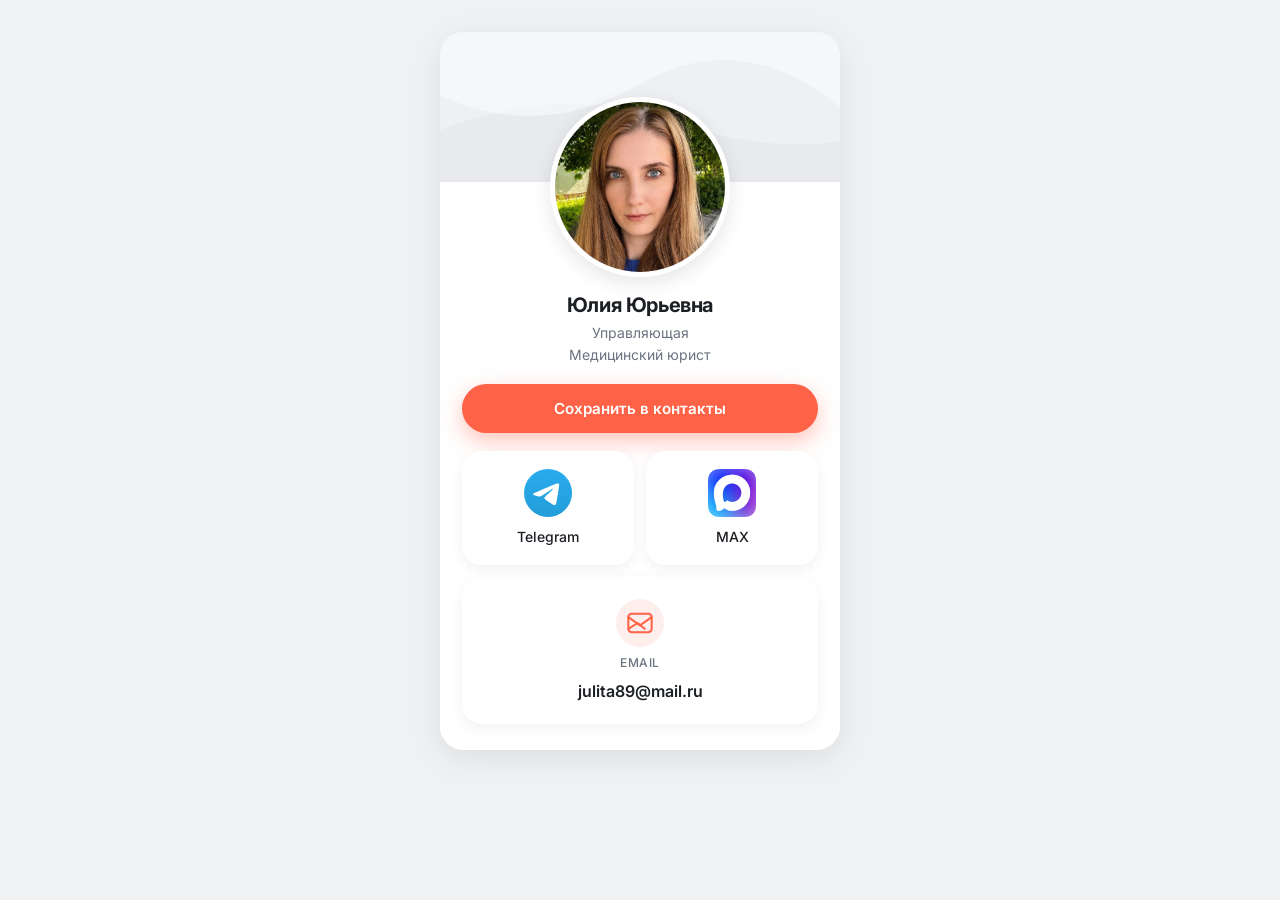
==== index.html @ 888bf6c1 "Add files via upload" ====
<!DOCTYPE html>
<html lang="ru">
<head>
  <meta charset="UTF-8">
  <meta name="viewport" content="width=device-width, initial-scale=1.0">
  <meta name="description" content="Юлия Юрьевна — управляющая, медицинский юрист">
  <title>Юлия Юрьевна</title>
  <link rel="preconnect" href="https://fonts.googleapis.com">
  <link rel="preconnect" href="https://fonts.gstatic.com" crossorigin>
  <link href="https://fonts.googleapis.com/css2?family=Inter:wght@400;500;600;700&display=swap" rel="stylesheet">
  <link rel="stylesheet" href="css/style.css?v=6">
  <link rel="icon" href="photo/avatar.jpg" type="image/jpeg">
</head>
<body>
  <main class="card">
    <div class="card__hero">
      <header class="card__header" aria-hidden="true">
        <svg class="card__waves" viewBox="0 0 400 130" preserveAspectRatio="none" xmlns="http://www.w3.org/2000/svg">
          <path d="M0,55 Q100,95 200,45 T400,65 L400,0 L0,0 Z" fill="rgba(255,255,255,0.45)"/>
          <path d="M0,85 Q120,45 220,75 T400,95 L400,0 L0,0 Z" fill="rgba(255,255,255,0.25)"/>
        </svg>
      </header>
      <div class="card__avatar-wrap">
        <img class="card__avatar" src="photo/avatar.jpg?v=4" alt="Юлия Юрьевна">
      </div>
    </div>

    <div class="card__body">
      <h1 class="card__name">Юлия Юрьевна</h1>
      <p class="card__title">Управляющая</p>
      <p class="card__title card__title--second">Медицинский юрист</p>

      <a class="btn btn--primary" href="public/contact.vcf" download="Юлия_Юрьевна.vcf">
        Сохранить в контакты
      </a>

      <div class="links-grid">
        <a class="link-card" href="https://t.me/YU18YU" target="_blank" rel="noopener noreferrer">
          <img class="link-card__logo" src="icons/telegram.svg" width="48" height="48" alt="">
          <span class="link-card__label">Telegram</span>
        </a>

        <a class="link-card" href="https://max.ru/u/f9LHodD0cOL_HrG1ihCOvhenVAKla0ivn3VlDrTdwTqNVcTAOvn2TGo3qvQ" target="_blank" rel="noopener noreferrer">
          <img class="link-card__logo" src="icons/max.png" width="48" height="48" alt="">
          <span class="link-card__label">MAX</span>
        </a>
      </div>

      <a class="email-card" href="mailto:julita89@mail.ru">
        <span class="email-card__icon" aria-hidden="true">
          <svg viewBox="0 0 24 24" width="28" height="28" fill="none" stroke="currentColor" stroke-width="1.75" stroke-linecap="round" stroke-linejoin="round">
            <rect x="2" y="4" width="20" height="16" rx="3"/>
            <path d="m2 7 10 7 10-7"/>
            <path d="m2 17 8-5 6 5"/>
          </svg>
        </span>
        <span class="email-card__label">Email</span>
        <span class="email-card__value">julita89@mail.ru</span>
      </a>
    </div>
  </main>
</body>
</html>
---- css/style.css ----
*,
*::before,
*::after {
  box-sizing: border-box;
  margin: 0;
  padding: 0;
}

:root {
  --bg: #f0f1f3;
  --surface: #ffffff;
  --text: #1c1f23;
  --text-muted: #6b7280;
  --accent: #ff6347;
  --accent-hover: #ee5a3f;
  --header-bg: #e8eaee;
  --shadow-card: 0 8px 32px rgba(0, 0, 0, 0.08);
  --shadow-soft: 0 4px 14px rgba(0, 0, 0, 0.06);
  --radius-card: 20px;
  --max-width: 400px;
}

html {
  -webkit-text-size-adjust: 100%;
}

body {
  font-family: 'Inter', system-ui, -apple-system, 'Segoe UI', Roboto, sans-serif;
  background: var(--bg);
  color: var(--text);
  min-height: 100dvh;
  display: flex;
  justify-content: center;
  align-items: flex-start;
  padding: 20px 16px 32px;
  line-height: 1.4;
}

.card {
  width: 100%;
  max-width: var(--max-width);
  background: var(--surface);
  border-radius: 24px;
  overflow: visible;
  box-shadow: var(--shadow-card);
}

.card__hero {
  position: relative;
  padding-bottom: 95px;
}

.card__header {
  position: relative;
  height: 150px;
  background: var(--header-bg);
  border-radius: 24px 24px 0 0;
  overflow: hidden;
}

.card__waves {
  position: absolute;
  inset: 0;
  width: 100%;
  height: 100%;
}

.card__avatar-wrap {
  position: absolute;
  left: 50%;
  bottom: 0;
  z-index: 2;
  transform: translateX(-50%);
  width: 180px;
  height: 180px;
  border-radius: 50%;
  border: 5px solid var(--surface);
  box-shadow: 0 6px 20px rgba(0, 0, 0, 0.1);
  background: var(--surface);
  overflow: hidden;
  display: flex;
  align-items: center;
  justify-content: center;
}

.card__avatar {
  display: block;
  max-width: 100%;
  max-height: 100%;
  width: auto;
  height: auto;
  object-fit: contain;
  object-position: center;
}

.card__body {
  display: flex;
  flex-direction: column;
  align-items: center;
  padding: 14px 22px 26px;
  background: var(--surface);
  border-radius: 0 0 24px 24px;
}

.card__name {
  margin-top: 0;
  font-size: 1.25rem;
  font-weight: 700;
  text-align: center;
  letter-spacing: -0.02em;
  color: var(--text);
}

.card__title {
  margin-top: 4px;
  font-size: 0.875rem;
  font-weight: 400;
  color: var(--text-muted);
  text-align: center;
}

.card__title--second {
  margin-top: 2px;
}

.btn {
  display: flex;
  align-items: center;
  justify-content: center;
  width: 100%;
  margin-top: 20px;
  padding: 14px 20px;
  border: none;
  border-radius: 999px;
  font-family: inherit;
  font-size: 0.95rem;
  font-weight: 600;
  text-decoration: none;
  cursor: pointer;
  transition: background 0.2s, transform 0.15s, box-shadow 0.2s;
}

.btn--primary {
  background: var(--accent);
  color: #fff;
  box-shadow: 0 8px 22px rgba(255, 99, 71, 0.38);
}

.btn--primary:hover {
  background: var(--accent-hover);
  transform: translateY(-1px);
}

.links-grid {
  display: grid;
  grid-template-columns: 1fr 1fr;
  gap: 12px;
  width: 100%;
  margin-top: 18px;
}

.link-card {
  display: flex;
  flex-direction: column;
  align-items: center;
  justify-content: center;
  gap: 10px;
  min-height: 108px;
  padding: 18px 12px;
  background: var(--surface);
  border-radius: var(--radius-card);
  box-shadow: var(--shadow-soft);
  text-decoration: none;
  color: var(--text);
  transition: box-shadow 0.2s, transform 0.15s;
}

.link-card:hover {
  transform: translateY(-2px);
  box-shadow: 0 6px 18px rgba(0, 0, 0, 0.09);
}

.link-card__logo {
  display: block;
  width: 48px;
  height: 48px;
  object-fit: contain;
}

.link-card__label {
  font-size: 0.875rem;
  font-weight: 500;
}

.email-card {
  display: flex;
  flex-direction: column;
  align-items: center;
  justify-content: center;
  gap: 8px;
  width: 100%;
  margin-top: 12px;
  padding: 22px 20px;
  background: var(--surface);
  border-radius: var(--radius-card);
  box-shadow: var(--shadow-soft);
  text-decoration: none;
  color: inherit;
  text-align: center;
  transition: box-shadow 0.2s, transform 0.15s;
}

.email-card:hover {
  transform: translateY(-2px);
  box-shadow: 0 6px 18px rgba(0, 0, 0, 0.09);
}

.email-card__icon {
  display: flex;
  align-items: center;
  justify-content: center;
  width: 48px;
  height: 48px;
  border-radius: 50%;
  background: rgba(255, 99, 71, 0.1);
  color: var(--accent);
}

.email-card__label {
  font-size: 0.75rem;
  font-weight: 500;
  letter-spacing: 0.04em;
  text-transform: uppercase;
  color: var(--text-muted);
}

.email-card__value {
  font-size: 1rem;
  font-weight: 600;
  color: var(--text);
  word-break: break-word;
}

@media (min-width: 480px) {
  body {
    padding-top: 32px;
  }
}
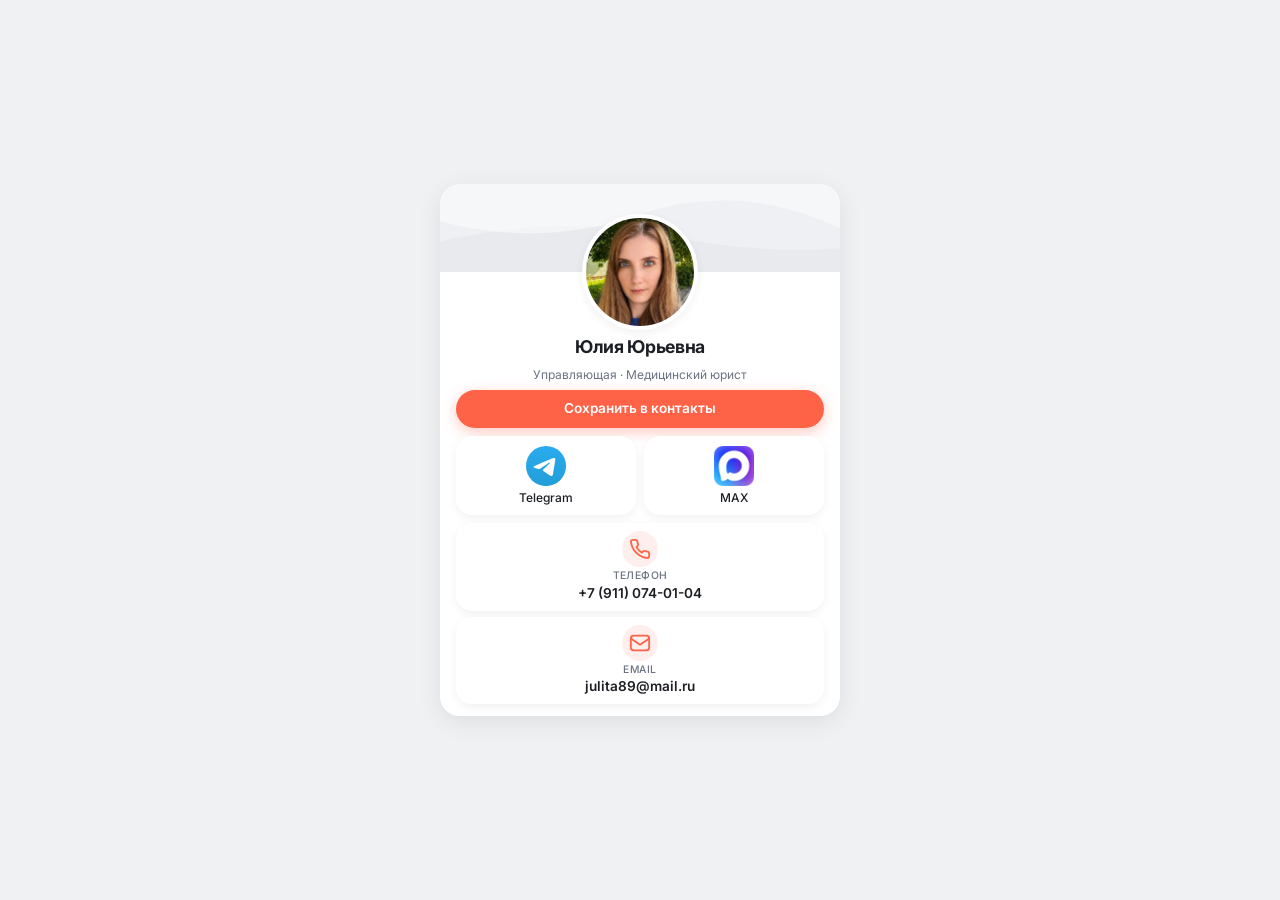
==== commit e465eeba: "Add files via upload" ====
--- a/index.html
+++ b/index.html
@@ -2,13 +2,13 @@
 <html lang="ru">
 <head>
   <meta charset="UTF-8">
-  <meta name="viewport" content="width=device-width, initial-scale=1.0">
+  <meta name="viewport" content="width=device-width, initial-scale=1.0, viewport-fit=cover">
   <meta name="description" content="Юлия Юрьевна — управляющая, медицинский юрист">
   <title>Юлия Юрьевна</title>
   <link rel="preconnect" href="https://fonts.googleapis.com">
   <link rel="preconnect" href="https://fonts.gstatic.com" crossorigin>
   <link href="https://fonts.googleapis.com/css2?family=Inter:wght@400;500;600;700&display=swap" rel="stylesheet">
-  <link rel="stylesheet" href="css/style.css?v=6">
+  <link rel="stylesheet" href="css/style.css?v=7">
   <link rel="icon" href="photo/avatar.jpg" type="image/jpeg">
 </head>
 <body>
@@ -27,36 +27,45 @@
 
     <div class="card__body">
       <h1 class="card__name">Юлия Юрьевна</h1>
-      <p class="card__title">Управляющая</p>
-      <p class="card__title card__title--second">Медицинский юрист</p>
+      <p class="card__title">Управляющая · Медицинский юрист</p>
 
-      <a class="btn btn--primary" href="public/contact.vcf" download="Юлия_Юрьевна.vcf">
+      <a class="btn btn--primary" href="contact.vcf" download="Юлия_Юрьевна.vcf">
         Сохранить в контакты
       </a>
 
       <div class="links-grid">
         <a class="link-card" href="https://t.me/YU18YU" target="_blank" rel="noopener noreferrer">
-          <img class="link-card__logo" src="icons/telegram.svg" width="48" height="48" alt="">
+          <img class="link-card__logo" src="icons/telegram.svg" width="40" height="40" alt="">
           <span class="link-card__label">Telegram</span>
         </a>
-
         <a class="link-card" href="https://max.ru/u/f9LHodD0cOL_HrG1ihCOvhenVAKla0ivn3VlDrTdwTqNVcTAOvn2TGo3qvQ" target="_blank" rel="noopener noreferrer">
-          <img class="link-card__logo" src="icons/max.png" width="48" height="48" alt="">
+          <img class="link-card__logo" src="icons/max.png" width="40" height="40" alt="">
           <span class="link-card__label">MAX</span>
         </a>
       </div>
 
-      <a class="email-card" href="mailto:julita89@mail.ru">
-        <span class="email-card__icon" aria-hidden="true">
-          <svg viewBox="0 0 24 24" width="28" height="28" fill="none" stroke="currentColor" stroke-width="1.75" stroke-linecap="round" stroke-linejoin="round">
-            <rect x="2" y="4" width="20" height="16" rx="3"/>
-            <path d="m2 7 10 7 10-7"/>
-            <path d="m2 17 8-5 6 5"/>
-          </svg>
-        </span>
-        <span class="email-card__label">Email</span>
-        <span class="email-card__value">julita89@mail.ru</span>
-      </a>
+      <div class="contacts">
+        <a class="contact-card" href="tel:+79110740104">
+          <span class="contact-card__icon" aria-hidden="true">
+            <svg viewBox="0 0 24 24" width="22" height="22" fill="none" stroke="currentColor" stroke-width="2" stroke-linecap="round" stroke-linejoin="round">
+              <path d="M22 16.92v3a2 2 0 0 1-2.18 2 19.79 19.79 0 0 1-8.63-3.07 19.5 19.5 0 0 1-6-6 19.79 19.79 0 0 1-3.07-8.67A2 2 0 0 1 4.11 2h3a2 2 0 0 1 2 1.72c.127.96.361 1.903.7 2.81a2 2 0 0 1-.45 2.11L8.09 9.91a16 16 0 0 0 6 6l1.27-1.27a2 2 0 0 1 2.11-.45c.907.339 1.85.573 2.81.7A2 2 0 0 1 22 16.92z"/>
+            </svg>
+          </span>
+          <span class="contact-card__label">Телефон</span>
+          <span class="contact-card__value">+7 (911) 074-01-04</span>
+        </a>
+
+        <a class="contact-card" href="mailto:julita89@mail.ru">
+          <span class="contact-card__icon" aria-hidden="true">
+            <svg viewBox="0 0 24 24" width="22" height="22" fill="none" stroke="currentColor" stroke-width="2" stroke-linecap="round" stroke-linejoin="round">
+              <rect x="2" y="4" width="20" height="16" rx="3"/>
+              <path d="m2 7 10 7 10-7"/>
+            </svg>
+          </span>
+          <span class="contact-card__label">Email</span>
+          <span class="contact-card__value">julita89@mail.ru</span>
+        </a>
+      </div>
     </div>
   </main>
 </body>
--- a/css/style.css
+++ b/css/style.css
@@ -14,47 +14,54 @@
   --accent: #ff6347;
   --accent-hover: #ee5a3f;
   --header-bg: #e8eaee;
-  --shadow-card: 0 8px 32px rgba(0, 0, 0, 0.08);
-  --shadow-soft: 0 4px 14px rgba(0, 0, 0, 0.06);
-  --radius-card: 20px;
+  --shadow-card: 0 6px 24px rgba(0, 0, 0, 0.08);
+  --shadow-soft: 0 3px 10px rgba(0, 0, 0, 0.06);
+  --radius-card: 16px;
   --max-width: 400px;
 }
 
 html {
   -webkit-text-size-adjust: 100%;
+  height: 100%;
 }
 
 body {
   font-family: 'Inter', system-ui, -apple-system, 'Segoe UI', Roboto, sans-serif;
   background: var(--bg);
   color: var(--text);
-  min-height: 100dvh;
-  display: flex;
-  justify-content: center;
-  align-items: flex-start;
-  padding: 20px 16px 32px;
-  line-height: 1.4;
+  height: 100dvh;
+  max-height: 100dvh;
+  overflow: hidden;
+  display: flex;
+  justify-content: center;
+  align-items: center;
+  padding: env(safe-area-inset-top, 8px) 12px env(safe-area-inset-bottom, 8px);
+  line-height: 1.3;
 }
 
 .card {
   width: 100%;
   max-width: var(--max-width);
-  background: var(--surface);
-  border-radius: 24px;
-  overflow: visible;
+  max-height: 100%;
+  background: var(--surface);
+  border-radius: 20px;
+  overflow: hidden;
   box-shadow: var(--shadow-card);
+  display: flex;
+  flex-direction: column;
 }
 
 .card__hero {
   position: relative;
-  padding-bottom: 95px;
+  flex-shrink: 0;
+  padding-bottom: 58px;
 }
 
 .card__header {
   position: relative;
-  height: 150px;
+  height: 88px;
   background: var(--header-bg);
-  border-radius: 24px 24px 0 0;
+  border-radius: 20px 20px 0 0;
   overflow: hidden;
 }
 
@@ -71,11 +78,11 @@
   bottom: 0;
   z-index: 2;
   transform: translateX(-50%);
-  width: 180px;
-  height: 180px;
+  width: 116px;
+  height: 116px;
   border-radius: 50%;
-  border: 5px solid var(--surface);
-  box-shadow: 0 6px 20px rgba(0, 0, 0, 0.1);
+  border: 4px solid var(--surface);
+  box-shadow: var(--shadow-soft);
   background: var(--surface);
   overflow: hidden;
   display: flex;
@@ -94,33 +101,29 @@
 }
 
 .card__body {
-  display: flex;
-  flex-direction: column;
-  align-items: center;
-  padding: 14px 22px 26px;
-  background: var(--surface);
-  border-radius: 0 0 24px 24px;
+  flex: 1;
+  min-height: 0;
+  display: flex;
+  flex-direction: column;
+  align-items: center;
+  gap: 8px;
+  padding: 6px 16px 12px;
+  background: var(--surface);
+  border-radius: 0 0 20px 20px;
 }
 
 .card__name {
-  margin-top: 0;
-  font-size: 1.25rem;
+  font-size: 1.1rem;
   font-weight: 700;
   text-align: center;
   letter-spacing: -0.02em;
-  color: var(--text);
 }
 
 .card__title {
-  margin-top: 4px;
-  font-size: 0.875rem;
-  font-weight: 400;
+  font-size: 0.75rem;
   color: var(--text-muted);
   text-align: center;
-}
-
-.card__title--second {
-  margin-top: 2px;
+  line-height: 1.25;
 }
 
 .btn {
@@ -128,35 +131,29 @@
   align-items: center;
   justify-content: center;
   width: 100%;
-  margin-top: 20px;
-  padding: 14px 20px;
+  flex-shrink: 0;
+  padding: 10px 16px;
   border: none;
   border-radius: 999px;
   font-family: inherit;
-  font-size: 0.95rem;
+  font-size: 0.85rem;
   font-weight: 600;
   text-decoration: none;
   cursor: pointer;
-  transition: background 0.2s, transform 0.15s, box-shadow 0.2s;
 }
 
 .btn--primary {
   background: var(--accent);
   color: #fff;
-  box-shadow: 0 8px 22px rgba(255, 99, 71, 0.38);
-}
-
-.btn--primary:hover {
-  background: var(--accent-hover);
-  transform: translateY(-1px);
+  box-shadow: 0 4px 14px rgba(255, 99, 71, 0.35);
 }
 
 .links-grid {
   display: grid;
   grid-template-columns: 1fr 1fr;
-  gap: 12px;
-  width: 100%;
-  margin-top: 18px;
+  gap: 8px;
+  width: 100%;
+  flex-shrink: 0;
 }
 
 .link-card {
@@ -164,85 +161,96 @@
   flex-direction: column;
   align-items: center;
   justify-content: center;
-  gap: 10px;
-  min-height: 108px;
-  padding: 18px 12px;
+  gap: 4px;
+  min-height: 72px;
+  padding: 10px 8px;
   background: var(--surface);
   border-radius: var(--radius-card);
   box-shadow: var(--shadow-soft);
   text-decoration: none;
   color: var(--text);
-  transition: box-shadow 0.2s, transform 0.15s;
-}
-
-.link-card:hover {
-  transform: translateY(-2px);
-  box-shadow: 0 6px 18px rgba(0, 0, 0, 0.09);
 }
 
 .link-card__logo {
   display: block;
-  width: 48px;
-  height: 48px;
+  width: 40px;
+  height: 40px;
   object-fit: contain;
 }
 
 .link-card__label {
-  font-size: 0.875rem;
+  font-size: 0.75rem;
   font-weight: 500;
 }
 
-.email-card {
-  display: flex;
-  flex-direction: column;
-  align-items: center;
-  justify-content: center;
-  gap: 8px;
-  width: 100%;
-  margin-top: 12px;
-  padding: 22px 20px;
+.contacts {
+  display: flex;
+  flex-direction: column;
+  gap: 6px;
+  width: 100%;
+  flex-shrink: 0;
+}
+
+.contact-card {
+  display: flex;
+  flex-direction: column;
+  align-items: center;
+  justify-content: center;
+  gap: 2px;
+  width: 100%;
+  padding: 8px 12px;
   background: var(--surface);
   border-radius: var(--radius-card);
   box-shadow: var(--shadow-soft);
   text-decoration: none;
   color: inherit;
   text-align: center;
-  transition: box-shadow 0.2s, transform 0.15s;
-}
-
-.email-card:hover {
-  transform: translateY(-2px);
-  box-shadow: 0 6px 18px rgba(0, 0, 0, 0.09);
-}
-
-.email-card__icon {
-  display: flex;
-  align-items: center;
-  justify-content: center;
-  width: 48px;
-  height: 48px;
+}
+
+.contact-card__icon {
+  display: flex;
+  align-items: center;
+  justify-content: center;
+  width: 36px;
+  height: 36px;
   border-radius: 50%;
   background: rgba(255, 99, 71, 0.1);
   color: var(--accent);
 }
 
-.email-card__label {
-  font-size: 0.75rem;
+.contact-card__label {
+  font-size: 0.65rem;
   font-weight: 500;
   letter-spacing: 0.04em;
   text-transform: uppercase;
   color: var(--text-muted);
 }
 
-.email-card__value {
-  font-size: 1rem;
+.contact-card__value {
+  font-size: 0.85rem;
   font-weight: 600;
   color: var(--text);
-  word-break: break-word;
-}
-
-@media (min-width: 480px) {
-  body {
-    padding-top: 32px;
-  }
-}
+}
+
+@media (max-height: 640px) {
+  .card__header {
+    height: 72px;
+  }
+
+  .card__hero {
+    padding-bottom: 50px;
+  }
+
+  .card__avatar-wrap {
+    width: 100px;
+    height: 100px;
+  }
+
+  .link-card {
+    min-height: 64px;
+  }
+
+  .contact-card {
+    padding: 6px 10px;
+  }
+}
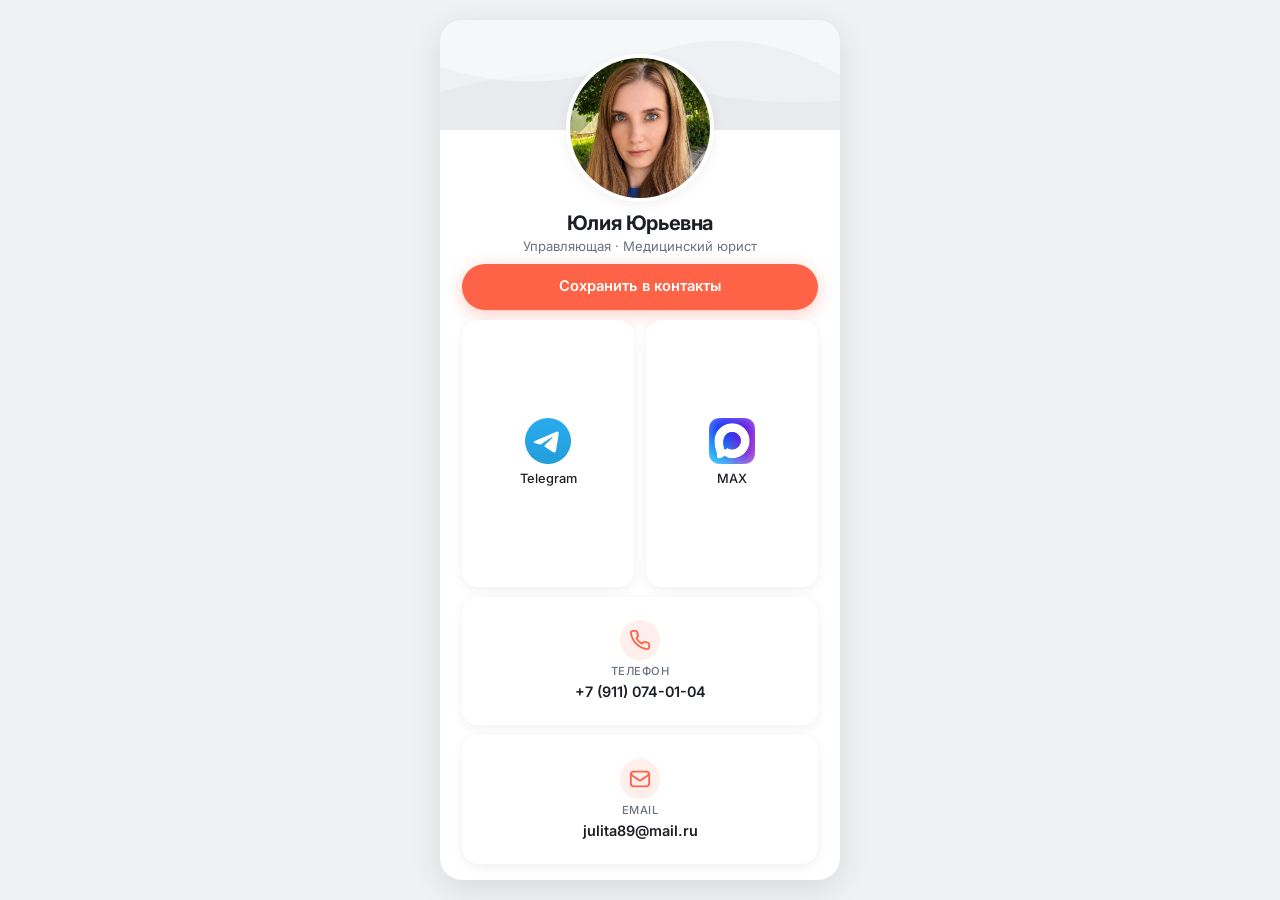
==== commit d6b12a8c: "Add files via upload" ====
--- a/index.html
+++ b/index.html
@@ -8,7 +8,7 @@
   <link rel="preconnect" href="https://fonts.googleapis.com">
   <link rel="preconnect" href="https://fonts.gstatic.com" crossorigin>
   <link href="https://fonts.googleapis.com/css2?family=Inter:wght@400;500;600;700&display=swap" rel="stylesheet">
-  <link rel="stylesheet" href="css/style.css?v=7">
+  <link rel="stylesheet" href="css/style.css?v=8">
   <link rel="icon" href="photo/avatar.jpg" type="image/jpeg">
 </head>
 <body>
@@ -26,8 +26,10 @@
     </div>
 
     <div class="card__body">
-      <h1 class="card__name">Юлия Юрьевна</h1>
-      <p class="card__title">Управляющая · Медицинский юрист</p>
+      <div class="card__intro">
+        <h1 class="card__name">Юлия Юрьевна</h1>
+        <p class="card__title">Управляющая · Медицинский юрист</p>
+      </div>
 
       <a class="btn btn--primary" href="contact.vcf" download="Юлия_Юрьевна.vcf">
         Сохранить в контакты
--- a/css/style.css
+++ b/css/style.css
@@ -12,12 +12,9 @@
   --text: #1c1f23;
   --text-muted: #6b7280;
   --accent: #ff6347;
-  --accent-hover: #ee5a3f;
   --header-bg: #e8eaee;
-  --shadow-card: 0 6px 24px rgba(0, 0, 0, 0.08);
-  --shadow-soft: 0 3px 10px rgba(0, 0, 0, 0.06);
+  --shadow-soft: 0 3px 12px rgba(0, 0, 0, 0.06);
   --radius-card: 16px;
-  --max-width: 400px;
 }
 
 html {
@@ -27,41 +24,34 @@
 
 body {
   font-family: 'Inter', system-ui, -apple-system, 'Segoe UI', Roboto, sans-serif;
-  background: var(--bg);
+  background: var(--surface);
   color: var(--text);
   height: 100dvh;
   max-height: 100dvh;
   overflow: hidden;
-  display: flex;
-  justify-content: center;
-  align-items: center;
-  padding: env(safe-area-inset-top, 8px) 12px env(safe-area-inset-bottom, 8px);
   line-height: 1.3;
 }
 
 .card {
   width: 100%;
-  max-width: var(--max-width);
-  max-height: 100%;
-  background: var(--surface);
-  border-radius: 20px;
-  overflow: hidden;
-  box-shadow: var(--shadow-card);
+  height: 100dvh;
+  max-height: 100dvh;
+  background: var(--surface);
+  overflow: hidden;
   display: flex;
   flex-direction: column;
 }
 
 .card__hero {
   position: relative;
-  flex-shrink: 0;
-  padding-bottom: 58px;
+  flex: 0 0 auto;
+  padding-bottom: clamp(52px, 10.5vh, 72px);
 }
 
 .card__header {
   position: relative;
-  height: 88px;
+  height: clamp(76px, 13vh, 110px);
   background: var(--header-bg);
-  border-radius: 20px 20px 0 0;
   overflow: hidden;
 }
 
@@ -78,8 +68,8 @@
   bottom: 0;
   z-index: 2;
   transform: translateX(-50%);
-  width: 116px;
-  height: 116px;
+  width: clamp(108px, 19vh, 148px);
+  height: clamp(108px, 19vh, 148px);
   border-radius: 50%;
   border: 4px solid var(--surface);
   box-shadow: var(--shadow-soft);
@@ -106,23 +96,27 @@
   display: flex;
   flex-direction: column;
   align-items: center;
-  gap: 8px;
-  padding: 6px 16px 12px;
-  background: var(--surface);
-  border-radius: 0 0 20px 20px;
+  justify-content: space-between;
+  gap: clamp(6px, 1.2vh, 10px);
+  padding: clamp(4px, 1vh, 8px) clamp(16px, 4vw, 22px) clamp(10px, 2vh, 16px);
+  padding-bottom: max(clamp(10px, 2vh, 16px), env(safe-area-inset-bottom));
+}
+
+.card__intro {
+  flex-shrink: 0;
+  text-align: center;
 }
 
 .card__name {
-  font-size: 1.1rem;
+  font-size: clamp(1.05rem, 2.8vh, 1.25rem);
   font-weight: 700;
-  text-align: center;
   letter-spacing: -0.02em;
 }
 
 .card__title {
-  font-size: 0.75rem;
+  margin-top: 2px;
+  font-size: clamp(0.72rem, 1.8vh, 0.82rem);
   color: var(--text-muted);
-  text-align: center;
   line-height: 1.25;
 }
 
@@ -132,11 +126,11 @@
   justify-content: center;
   width: 100%;
   flex-shrink: 0;
-  padding: 10px 16px;
+  padding: clamp(10px, 1.8vh, 13px) 16px;
   border: none;
   border-radius: 999px;
   font-family: inherit;
-  font-size: 0.85rem;
+  font-size: clamp(0.82rem, 2vh, 0.92rem);
   font-weight: 600;
   text-decoration: none;
   cursor: pointer;
@@ -145,15 +139,17 @@
 .btn--primary {
   background: var(--accent);
   color: #fff;
-  box-shadow: 0 4px 14px rgba(255, 99, 71, 0.35);
+  box-shadow: 0 4px 16px rgba(255, 99, 71, 0.35);
 }
 
 .links-grid {
   display: grid;
   grid-template-columns: 1fr 1fr;
-  gap: 8px;
-  width: 100%;
-  flex-shrink: 0;
+  gap: clamp(8px, 1.5vh, 12px);
+  width: 100%;
+  flex: 1;
+  min-height: 0;
+  align-content: stretch;
 }
 
 .link-card {
@@ -161,9 +157,10 @@
   flex-direction: column;
   align-items: center;
   justify-content: center;
-  gap: 4px;
-  min-height: 72px;
-  padding: 10px 8px;
+  gap: clamp(4px, 0.8vh, 8px);
+  min-height: 0;
+  height: 100%;
+  padding: clamp(8px, 1.5vh, 12px) 8px;
   background: var(--surface);
   border-radius: var(--radius-card);
   box-shadow: var(--shadow-soft);
@@ -173,22 +170,23 @@
 
 .link-card__logo {
   display: block;
-  width: 40px;
-  height: 40px;
+  width: clamp(36px, 7vh, 46px);
+  height: clamp(36px, 7vh, 46px);
   object-fit: contain;
 }
 
 .link-card__label {
-  font-size: 0.75rem;
+  font-size: clamp(0.72rem, 1.7vh, 0.8rem);
   font-weight: 500;
 }
 
 .contacts {
   display: flex;
   flex-direction: column;
-  gap: 6px;
-  width: 100%;
-  flex-shrink: 0;
+  gap: clamp(6px, 1.2vh, 10px);
+  width: 100%;
+  flex: 1;
+  min-height: 0;
 }
 
 .contact-card {
@@ -196,9 +194,11 @@
   flex-direction: column;
   align-items: center;
   justify-content: center;
-  gap: 2px;
-  width: 100%;
-  padding: 8px 12px;
+  gap: clamp(2px, 0.5vh, 4px);
+  flex: 1;
+  min-height: 0;
+  width: 100%;
+  padding: clamp(6px, 1.2vh, 10px) 12px;
   background: var(--surface);
   border-radius: var(--radius-card);
   box-shadow: var(--shadow-soft);
@@ -211,15 +211,20 @@
   display: flex;
   align-items: center;
   justify-content: center;
-  width: 36px;
-  height: 36px;
+  width: clamp(32px, 6vh, 40px);
+  height: clamp(32px, 6vh, 40px);
   border-radius: 50%;
   background: rgba(255, 99, 71, 0.1);
   color: var(--accent);
 }
 
+.contact-card__icon svg {
+  width: clamp(18px, 3.5vh, 22px);
+  height: clamp(18px, 3.5vh, 22px);
+}
+
 .contact-card__label {
-  font-size: 0.65rem;
+  font-size: clamp(0.62rem, 1.5vh, 0.7rem);
   font-weight: 500;
   letter-spacing: 0.04em;
   text-transform: uppercase;
@@ -227,30 +232,29 @@
 }
 
 .contact-card__value {
-  font-size: 0.85rem;
+  font-size: clamp(0.8rem, 2vh, 0.9rem);
   font-weight: 600;
   color: var(--text);
 }
 
-@media (max-height: 640px) {
+@media (min-width: 440px) {
+  body {
+    background: var(--bg);
+    display: flex;
+    justify-content: center;
+    align-items: center;
+    padding: 12px;
+  }
+
+  .card {
+    max-width: 400px;
+    height: min(100dvh, 860px);
+    max-height: calc(100dvh - 24px);
+    border-radius: 22px;
+    box-shadow: 0 8px 32px rgba(0, 0, 0, 0.1);
+  }
+
   .card__header {
-    height: 72px;
+    border-radius: 22px 22px 0 0;
   }
-
-  .card__hero {
-    padding-bottom: 50px;
-  }
-
-  .card__avatar-wrap {
-    width: 100px;
-    height: 100px;
-  }
-
-  .link-card {
-    min-height: 64px;
-  }
-
-  .contact-card {
-    padding: 6px 10px;
-  }
-}
+}
